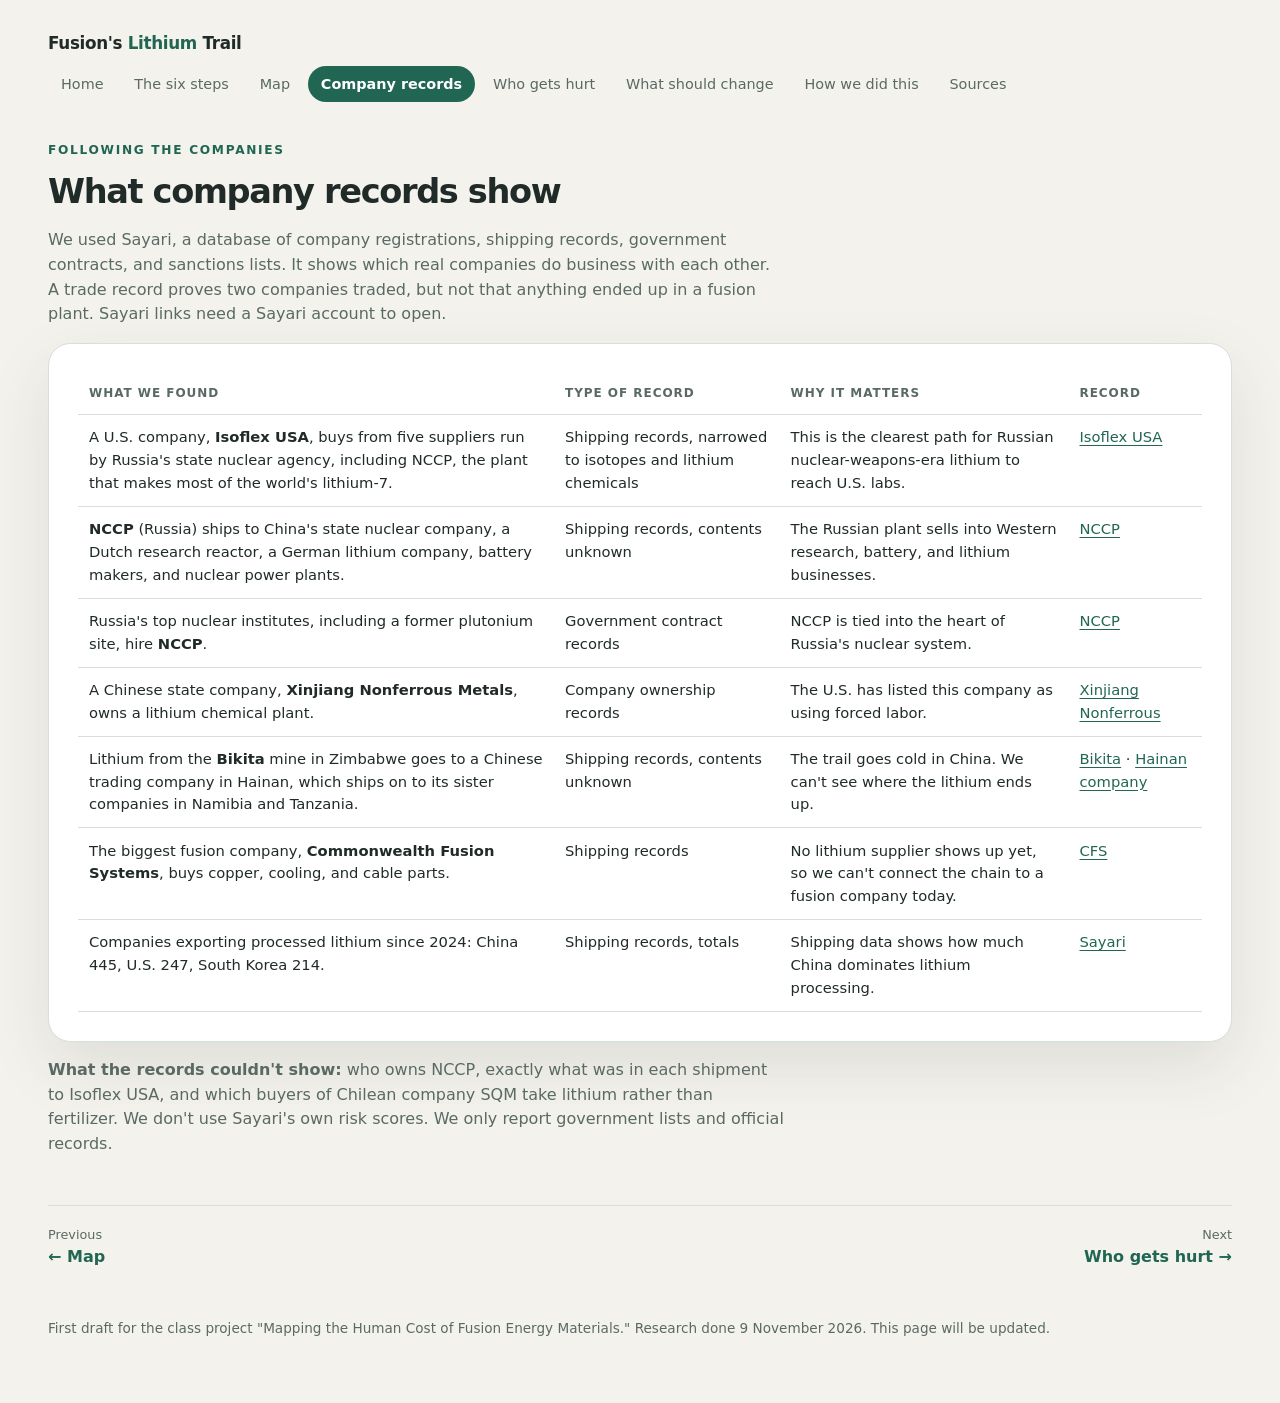
==== docs/companies.html @ 03c9fa65 "feat: split the site into one page per section Home, The six steps, Map, Company records, Who gets h" ====
<!doctype html>
<html lang="en">
<head>
<meta charset="UTF-8">
<meta name="viewport" content="width=device-width, initial-scale=1">
<meta name="description" content="What company and shipping records show about fusion's lithium supply chain.">
<meta name="theme-color" content="#f4f2ec">
<link rel="icon" href="data:,">
<title>Company Records</title>
<link rel="stylesheet" href="assets/site.css">
</head>
<body>
<main>
  <nav class="site-nav" aria-label="Site">
    <a class="brand" href="index.html">Fusion's <span>Lithium</span> Trail</a>
    <ul><li><a class="navlink" href="index.html">Home</a></li><li><a class="navlink" href="steps.html">The six steps</a></li><li><a class="navlink" href="globe.html">Map</a></li><li><a class="navlink" href="companies.html" aria-current="page">Company records</a></li><li><a class="navlink" href="harm.html">Who gets hurt</a></li><li><a class="navlink" href="solutions.html">What should change</a></li><li><a class="navlink" href="methodology.html">How we did this</a></li><li><a class="navlink" href="sources.html">Sources</a></li></ul>
  </nav>
  <section id="sayari" aria-labelledby="sayari-h">
    <span class="eyebrow">Following the companies</span>
    <h2 id="sayari-h">What company records show</h2>
    <p class="section-intro">We used Sayari, a database of company registrations, shipping records, government contracts, and sanctions lists. It shows which real companies do business with each other. A trade record proves two companies traded, but not that anything ended up in a fusion plant. Sayari links need a Sayari account to open.</p>
    <div class="shell table-scroll">
      <table>
        <thead><tr><th>What we found</th><th>Type of record</th><th>Why it matters</th><th>Record</th></tr></thead>
        <tbody>
          <tr><td>A U.S. company, <strong>Isoflex USA</strong>, buys from five suppliers run by Russia's state nuclear agency, including NCCP, the plant that makes most of the world's lithium-7.</td><td>Shipping records, narrowed to isotopes and lithium chemicals</td><td>This is the clearest path for Russian nuclear-weapons-era lithium to reach U.S. labs.</td><td><a href="https://graph.sayari.com/resource/entity/AEGsjKeoKLf8DAjnFUikgw" target="_blank" rel="noopener">Isoflex USA</a></td></tr>
          <tr><td><strong>NCCP</strong> (Russia) ships to China's state nuclear company, a Dutch research reactor, a German lithium company, battery makers, and nuclear power plants.</td><td>Shipping records, contents unknown</td><td>The Russian plant sells into Western research, battery, and lithium businesses.</td><td><a href="https://graph.sayari.com/resource/entity/uGeE9Bs2EvxWqf4mTsQFRQ" target="_blank" rel="noopener">NCCP</a></td></tr>
          <tr><td>Russia's top nuclear institutes, including a former plutonium site, hire <strong>NCCP</strong>.</td><td>Government contract records</td><td>NCCP is tied into the heart of Russia's nuclear system.</td><td><a href="https://graph.sayari.com/resource/entity/uGeE9Bs2EvxWqf4mTsQFRQ" target="_blank" rel="noopener">NCCP</a></td></tr>
          <tr><td>A Chinese state company, <strong>Xinjiang Nonferrous Metals</strong>, owns a lithium chemical plant.</td><td>Company ownership records</td><td>The U.S. has listed this company as using forced labor.</td><td><a href="https://graph.sayari.com/resource/entity/3CswEP9tXc2H8ReYWPr9cQ" target="_blank" rel="noopener">Xinjiang Nonferrous</a></td></tr>
          <tr><td>Lithium from the <strong>Bikita</strong> mine in Zimbabwe goes to a Chinese trading company in Hainan, which ships on to its sister companies in Namibia and Tanzania.</td><td>Shipping records, contents unknown</td><td>The trail goes cold in China. We can't see where the lithium ends up.</td><td><a href="https://graph.sayari.com/resource/entity/RwcU9n6KEGr1upZT1NyNEg" target="_blank" rel="noopener">Bikita</a> · <a href="https://graph.sayari.com/resource/entity/NU2nnTaUlY9iKHBogeoPtQ" target="_blank" rel="noopener">Hainan company</a></td></tr>
          <tr><td>The biggest fusion company, <strong>Commonwealth Fusion Systems</strong>, buys copper, cooling, and cable parts.</td><td>Shipping records</td><td>No lithium supplier shows up yet, so we can't connect the chain to a fusion company today.</td><td><a href="https://graph.sayari.com/resource/entity/pvo3Wv7gZb9K0hiji7-Nag" target="_blank" rel="noopener">CFS</a></td></tr>
          <tr><td>Companies exporting processed lithium since 2024: China 445, U.S. 247, South Korea 214.</td><td>Shipping records, totals</td><td>Shipping data shows how much China dominates lithium processing.</td><td><a href="https://graph.sayari.com" target="_blank" rel="noopener">Sayari</a></td></tr>
        </tbody>
      </table>
    </div>
    <p class="section-intro" style="margin-top:1rem"><strong>What the records couldn't show:</strong> who owns NCCP, exactly what was in each shipment to Isoflex USA, and which buyers of Chilean company SQM take lithium rather than fertilizer. We don't use Sayari's own risk scores. We only report government lists and official records.</p>
  </section>
  <nav class="pager" aria-label="Page by page"><a href="globe.html"><small>Previous</small>← Map</a><a class="next" href="harm.html"><small>Next</small>Who gets hurt →</a></nav>
  <footer>First draft for the class project "Mapping the Human Cost of Fusion Energy Materials." Research done 9 November 2026. This page will be updated.</footer>
</main>

</body>
</html>
---- docs/assets/site.css ----
:root {
    color-scheme: light;
    --page: #f4f2ec; --panel: #ffffff; --raised: #edf3ee; --line: #d6dfd9;
    --ink: #202b29; --muted: #596a64; --accent: #216653; --accent-ink: #ffffff;
    --extract: #a34f20; --refine: #7a4b9b; --enrich: #b23a3a; --fabricate: #1f6fa8; --deploy: #216653; --after: #6b6b6b;
    --sea: #cfe0e6; --land: #f7f8f4; --land-line: #9db4bb;
    --warn-bg: #fff1e7; --warn-ink: #8d481f;
    --radius: 1.1rem; --shadow: 0 1.5rem 4rem rgb(34 52 45 / 10%);
  }
  @media (prefers-color-scheme: dark) {
    :root:not([data-theme="light"]) {
      color-scheme: dark;
      --page: #141a19; --panel: #1c2422; --raised: #23302c; --line: #33433e;
      --ink: #e7eeeb; --muted: #a3b4ae; --accent: #6cc3a5; --accent-ink: #0e1614;
      --extract: #e08a5a; --refine: #b896d6; --enrich: #ec7c7c; --fabricate: #6eb2e6; --deploy: #6cc3a5; --after: #b0b0b0;
      --sea: #1d2c31; --land: #2a3532; --land-line: #46605a;
      --warn-bg: #3a2a1e; --warn-ink: #f0b48a;
    }
  }
  :root[data-theme="dark"] {
    color-scheme: dark;
    --page: #141a19; --panel: #1c2422; --raised: #23302c; --line: #33433e;
    --ink: #e7eeeb; --muted: #a3b4ae; --accent: #6cc3a5; --accent-ink: #0e1614;
    --extract: #e08a5a; --refine: #b896d6; --enrich: #ec7c7c; --fabricate: #6eb2e6; --deploy: #6cc3a5; --after: #b0b0b0;
    --sea: #1d2c31; --land: #2a3532; --land-line: #46605a;
    --warn-bg: #3a2a1e; --warn-ink: #f0b48a;
  }
  * { box-sizing: border-box; }
  html { scroll-behavior: smooth; }
  body { margin: 0; background: var(--page); color: var(--ink); font-family: ui-sans-serif, system-ui, -apple-system, BlinkMacSystemFont, "Segoe UI", sans-serif; line-height: 1.55; }
  a { color: var(--accent); text-underline-offset: 0.18em; }
  button { font: inherit; }
  button:focus-visible, a:focus-visible { outline: 3px solid #c06a35; outline-offset: 3px; }
  main { width: min(100% - 2rem, 74rem); margin: 0 auto; padding: 1.5rem 0 4rem; }
  h1, h2, h3, p { margin-top: 0; }
  .eyebrow { color: var(--accent); font-size: 0.76rem; font-weight: 800; letter-spacing: 0.14em; text-transform: uppercase; }
  .topline { display: flex; justify-content: space-between; gap: 1rem; flex-wrap: wrap; padding-bottom: 2rem; }
  .topline a { color: var(--muted); font-size: 0.9rem; }

  .hero { display: grid; grid-template-columns: minmax(0, 1.4fr) minmax(15rem, 0.6fr); gap: 2.5rem; align-items: end; padding-bottom: 3rem; }
  h1 { margin: 0.6rem 0 1rem; font-size: clamp(2.6rem, 7vw, 5.6rem); font-weight: 850; letter-spacing: -0.06em; line-height: 0.95; }
  h1 span { color: var(--accent); }
  .lede { color: var(--muted); font-size: clamp(1.05rem, 2vw, 1.22rem); max-width: 42rem; margin: 0; }
  .note { border: 1px solid var(--line); border-radius: var(--radius); background: var(--panel); padding: 1.2rem; }
  .note strong { display: block; color: var(--warn-ink); font-size: 0.8rem; letter-spacing: 0.1em; text-transform: uppercase; margin-bottom: 0.3rem; }
  .note p { margin: 0; color: var(--muted); font-size: 0.95rem; }

  section { margin-top: 3.5rem; }
  .glossary { margin-top: 0; border: 1px solid var(--line); border-radius: var(--radius); background: var(--panel); padding: 1.2rem 1.4rem; }
  .glossary h2 { font-size: 1.15rem; margin: 0 0 0.8rem; letter-spacing: -0.02em; }
  .glossary dl { display: grid; grid-template-columns: repeat(3, minmax(0, 1fr)); gap: 0.9rem 1.4rem; margin: 0; }
  .glossary dt { font-weight: 800; color: var(--accent); }
  .glossary dd { margin: 0.15rem 0 0; color: var(--muted); font-size: 0.92rem; }
  @media (max-width: 62rem) { .glossary dl { grid-template-columns: repeat(2, minmax(0, 1fr)); } }
  @media (max-width: 34rem) { .glossary dl { grid-template-columns: 1fr; } }
  h2 { font-size: clamp(1.5rem, 3vw, 2.1rem); letter-spacing: -0.04em; margin: 0.3rem 0 0.6rem; }
  .section-intro { color: var(--muted); max-width: 46rem; }

  .shell { border: 1px solid var(--line); border-radius: 1.4rem; background: var(--panel); padding: clamp(1rem, 3vw, 1.8rem); box-shadow: var(--shadow); }

  /* Systems map */
  .chain { display: grid; grid-template-columns: repeat(6, minmax(0, 1fr)); gap: 0.7rem; list-style: none; margin: 0; padding: 0; }
  .chain li { position: relative; min-width: 0; }
  .chain li:not(:last-child)::after { content: "→"; position: absolute; right: -0.7rem; top: 1.6rem; color: var(--muted); font-weight: 800; z-index: 1; }
  .stage { width: 100%; min-height: 9.5rem; display: flex; flex-direction: column; align-items: flex-start; gap: 0.35rem; text-align: left; border: 1px solid var(--line); border-radius: 0.9rem; background: var(--raised); color: var(--ink); padding: 0.85rem; cursor: pointer; transition: transform 150ms ease, border-color 150ms ease; }
  .stage:hover { transform: translateY(-2px); border-color: var(--c); }
  .stage[aria-pressed="true"] { border-color: var(--c); box-shadow: inset 0 0 0 2px var(--c); background: var(--panel); }
  .stage .num { display: inline-grid; place-items: center; width: 1.7rem; height: 1.7rem; border-radius: 50%; background: var(--c); color: #fff; font-weight: 800; font-size: 0.85rem; }
  .stage .name { font-weight: 800; font-size: 1.02rem; }
  .stage .what { color: var(--muted); font-size: 0.82rem; line-height: 1.35; }
  .stage .flag { margin-top: auto; font-size: 0.72rem; font-weight: 800; letter-spacing: 0.06em; text-transform: uppercase; color: var(--c); }

  .lenses { display: flex; flex-wrap: wrap; gap: 0.5rem; margin: 1.3rem 0 1rem; align-items: center; }
  .lenses span { color: var(--muted); font-size: 0.85rem; margin-right: 0.3rem; }
  .lens { border: 1px solid var(--line); border-radius: 999px; background: transparent; color: var(--muted); padding: 0.45rem 0.85rem; cursor: pointer; font-size: 0.88rem; }
  .lens[aria-pressed="true"] { background: var(--accent); border-color: var(--accent); color: var(--accent-ink); font-weight: 700; }

  .detail { display: grid; grid-template-columns: minmax(0, 1.3fr) minmax(0, 0.7fr); gap: 1.4rem; margin-top: 1.2rem; }
  .detail h3 { font-size: 1.3rem; margin-bottom: 0.3rem; }
  .detail .summary { color: var(--muted); }
  .facts { list-style: none; padding: 0; margin: 0; display: grid; gap: 0.6rem; }
  .facts li { border-left: 3px solid var(--line); padding: 0.15rem 0 0.15rem 0.8rem; }
  .facts li.is-risk { border-left-color: var(--warn-ink); }
  .facts li.is-dim { opacity: 0.35; }
  .facts .tags { display: flex; flex-wrap: wrap; gap: 0.3rem; margin-top: 0.25rem; }
  .tag { font-size: 0.7rem; font-weight: 700; border-radius: 999px; padding: 0.1rem 0.5rem; background: var(--raised); color: var(--muted); }
  .tag.kind { background: var(--warn-bg); color: var(--warn-ink); }
  .src { font-size: 0.8rem; color: var(--muted); }
  .via { display: inline-block; font-size: 0.68rem; font-weight: 700; border: 1px solid var(--line); border-radius: 999px; padding: 0 0.4rem; color: var(--muted); }
  .unknown { align-self: start; background: var(--warn-bg); border-radius: 0.9rem; padding: 1rem; }
  .unknown h4 { margin: 0 0 0.4rem; color: var(--warn-ink); font-size: 0.8rem; letter-spacing: 0.1em; text-transform: uppercase; }
  .unknown ul { margin: 0; padding-left: 1.1rem; color: var(--ink); font-size: 0.92rem; }

  /* Globe */
  .globe-wrap { display: grid; grid-template-columns: minmax(0, 1.25fr) minmax(0, 0.75fr); gap: 1.4rem; align-items: start; }
  #globe { width: 100%; aspect-ratio: 1; max-height: 38rem; display: block; touch-action: none; cursor: grab; }
  #globe:active { cursor: grabbing; }
  #globe .sphere { fill: var(--sea); }
  #globe .land { fill: var(--land); stroke: var(--land-line); stroke-width: 0.5; }
  #globe .grat { fill: none; stroke: var(--land-line); stroke-opacity: 0.25; stroke-width: 0.4; }
  #globe .flow { fill: none; stroke-width: 2; stroke-opacity: 0.9; }
  #globe .flow.sayari { stroke-dasharray: 5 4; }
  #globe .site { cursor: pointer; stroke: #ffffff; stroke-width: 2; filter: drop-shadow(0 0 3px rgb(255 255 255 / 55%)) saturate(1.35) brightness(1.15); }
  #globe .site.is-dim { opacity: 0.5; }
  #globe .site.is-active { stroke: var(--ink); stroke-width: 3; }
  #globe .label { font-size: 11px; fill: var(--ink); paint-order: stroke; stroke: var(--page); stroke-width: 3px; pointer-events: none; }
  .globe-tools { display: flex; flex-wrap: wrap; gap: 0.5rem; margin-top: 0.6rem; }
  .globe-tools button { border: 1px solid var(--line); background: var(--raised); color: var(--ink); border-radius: 999px; padding: 0.35rem 0.8rem; cursor: pointer; font-size: 0.85rem; }
  .legend { display: grid; gap: 0.35rem; font-size: 0.85rem; color: var(--muted); margin-top: 1rem; }
  .legend i { display: inline-block; width: 0.8rem; height: 0.8rem; border-radius: 50%; margin-right: 0.4rem; vertical-align: -0.1rem; }
  .legend .ln { display: inline-block; width: 1.8rem; margin-right: 0.4rem; border-top: 2px solid var(--muted); vertical-align: 0.25rem; }
  .legend .ln.dash { border-top-style: dashed; }
  #site-card { border: 1px solid var(--line); border-radius: var(--radius); padding: 1.1rem; background: var(--raised); min-height: 12rem; }
  #site-card h3 { margin-bottom: 0.2rem; }
  #site-card .where { color: var(--muted); font-size: 0.88rem; margin-bottom: 0.6rem; }
  .map-error { color: var(--warn-ink); }

  /* Risk table */
  .table-scroll { overflow-x: auto; }
  table { width: 100%; border-collapse: collapse; font-size: 0.92rem; min-width: 40rem; }
  th, td { text-align: left; padding: 0.7rem; border-bottom: 1px solid var(--line); vertical-align: top; }
  th { font-size: 0.75rem; letter-spacing: 0.08em; text-transform: uppercase; color: var(--muted); }
  .lvl { font-weight: 700; white-space: nowrap; }
  .lvl.gov { color: var(--enrich); }
  .lvl.ngo { color: var(--extract); }
  .lvl.struct { color: var(--refine); }

  /* Brief */
  .brief { max-width: 48rem; }
  .brief h3 { margin-top: 1.8rem; font-size: 1.15rem; }
  .brief .ask { border-left: 4px solid var(--accent); padding: 0.4rem 0 0.4rem 1rem; margin: 1rem 0; font-size: 1.08rem; }
  .rec { border: 1px solid var(--line); border-radius: var(--radius); padding: 1rem 1.1rem; margin-bottom: 0.8rem; background: var(--panel); }
  .rec h4 { margin: 0 0 0.3rem; font-size: 1rem; }
  .rec p { margin: 0 0 0.4rem; }
  .rec .who { font-size: 0.85rem; color: var(--muted); margin: 0; }
  .passport { display: grid; grid-template-columns: repeat(5, minmax(0, 1fr)); gap: 0.5rem; margin: 1rem 0; }
  .passport div { border: 1px solid var(--line); border-radius: 0.7rem; padding: 0.6rem; font-size: 0.82rem; background: var(--raised); }
  .passport b { display: block; font-size: 0.86rem; }

  .method { columns: 2 22rem; column-gap: 2rem; }
  .method p, .method ul { break-inside: avoid; }
  ol.sources { font-size: 0.85rem; color: var(--muted); padding-left: 1.3rem; }
  ol.sources li { margin-bottom: 0.3rem; }
  footer { margin-top: 3rem; color: var(--muted); font-size: 0.85rem; }

  @media (max-width: 62rem) {
    .chain { grid-template-columns: repeat(3, minmax(0, 1fr)); }
    .chain li:nth-child(3)::after { display: none; }
    .detail, .globe-wrap, .hero { grid-template-columns: 1fr; }
    .passport { grid-template-columns: repeat(2, minmax(0, 1fr)); }
  }
  @media (max-width: 34rem) {
    .chain { grid-template-columns: repeat(2, minmax(0, 1fr)); }
    .chain li::after { display: none; }
    .stage { min-height: 8rem; }
  }
  @media (prefers-reduced-motion: reduce) { * { transition: none !important; } html { scroll-behavior: auto; } }

  .site-nav + section, .site-nav + header { margin-top: 0; }
  .site-nav { display: flex; flex-wrap: wrap; align-items: center; justify-content: space-between; gap: 0.6rem 1.2rem; padding: 0.4rem 0 2.2rem; }
  .brand { font-weight: 850; letter-spacing: -0.02em; color: var(--ink); text-decoration: none; font-size: 1.05rem; }
  .brand span { color: var(--accent); }
  .site-nav ul { list-style: none; display: flex; flex-wrap: wrap; gap: 0.3rem; margin: 0; padding: 0; }
  .site-nav a.navlink { display: inline-block; padding: 0.35rem 0.75rem; border-radius: 999px; text-decoration: none; color: var(--muted); font-size: 0.9rem; border: 1px solid transparent; }
  .site-nav a.navlink:hover { border-color: var(--line); color: var(--ink); }
  .site-nav a.navlink[aria-current="page"] { background: var(--accent); color: var(--accent-ink, var(--page)); font-weight: 700; }
  .pager { display: flex; justify-content: space-between; flex-wrap: wrap; gap: 1rem; margin-top: 3rem; padding-top: 1.2rem; border-top: 1px solid var(--line); }
  .pager a { text-decoration: none; font-weight: 700; }
  .pager small { display: block; color: var(--muted); font-weight: 400; font-size: 0.8rem; }
  .pager .next { margin-left: auto; text-align: right; }

  .cards { display: grid; grid-template-columns: repeat(3, minmax(0, 1fr)); gap: 0.9rem; list-style: none; margin: 0; padding: 0; }
  .cards a { display: block; height: 100%; border: 1px solid var(--line); border-radius: var(--radius); background: var(--panel); padding: 1.1rem; text-decoration: none; color: var(--ink); transition: transform 150ms ease, border-color 150ms ease; }
  .cards a:hover { transform: translateY(-2px); border-color: var(--accent); }
  .cards b { display: block; font-size: 1.05rem; margin-bottom: 0.25rem; }
  .cards span { color: var(--muted); font-size: 0.92rem; }
  .findings { display: grid; gap: 0.7rem; padding: 0; list-style: none; counter-reset: f; }
  .findings li { counter-increment: f; position: relative; padding: 0.9rem 1rem 0.9rem 3.2rem; background: var(--panel); border: 1px solid var(--line); border-radius: var(--radius); }
  .findings li::before { content: counter(f); position: absolute; left: 1rem; top: 0.9rem; width: 1.6rem; height: 1.6rem; border-radius: 50%; background: var(--accent); color: var(--accent-ink); font-weight: 800; font-size: 0.85rem; display: grid; place-items: center; }
  .step-chips { display: flex; flex-wrap: wrap; gap: 0.4rem; margin-bottom: 1rem; align-items: center; }
  .step-chips span { color: var(--muted); font-size: 0.85rem; margin-right: 0.2rem; }
  .step-chips button { border: 1px solid var(--line); background: transparent; color: var(--muted); border-radius: 999px; padding: 0.35rem 0.8rem; cursor: pointer; font-size: 0.85rem; }
  .step-chips button[aria-pressed="true"] { background: var(--c); border-color: var(--c); color: #fff; font-weight: 700; }
  .to-map { display: inline-block; margin-top: 1rem; font-weight: 700; }
  @media (max-width: 62rem) { .cards { grid-template-columns: repeat(2, minmax(0, 1fr)); } }
  @media (max-width: 34rem) { .cards { grid-template-columns: 1fr; } }
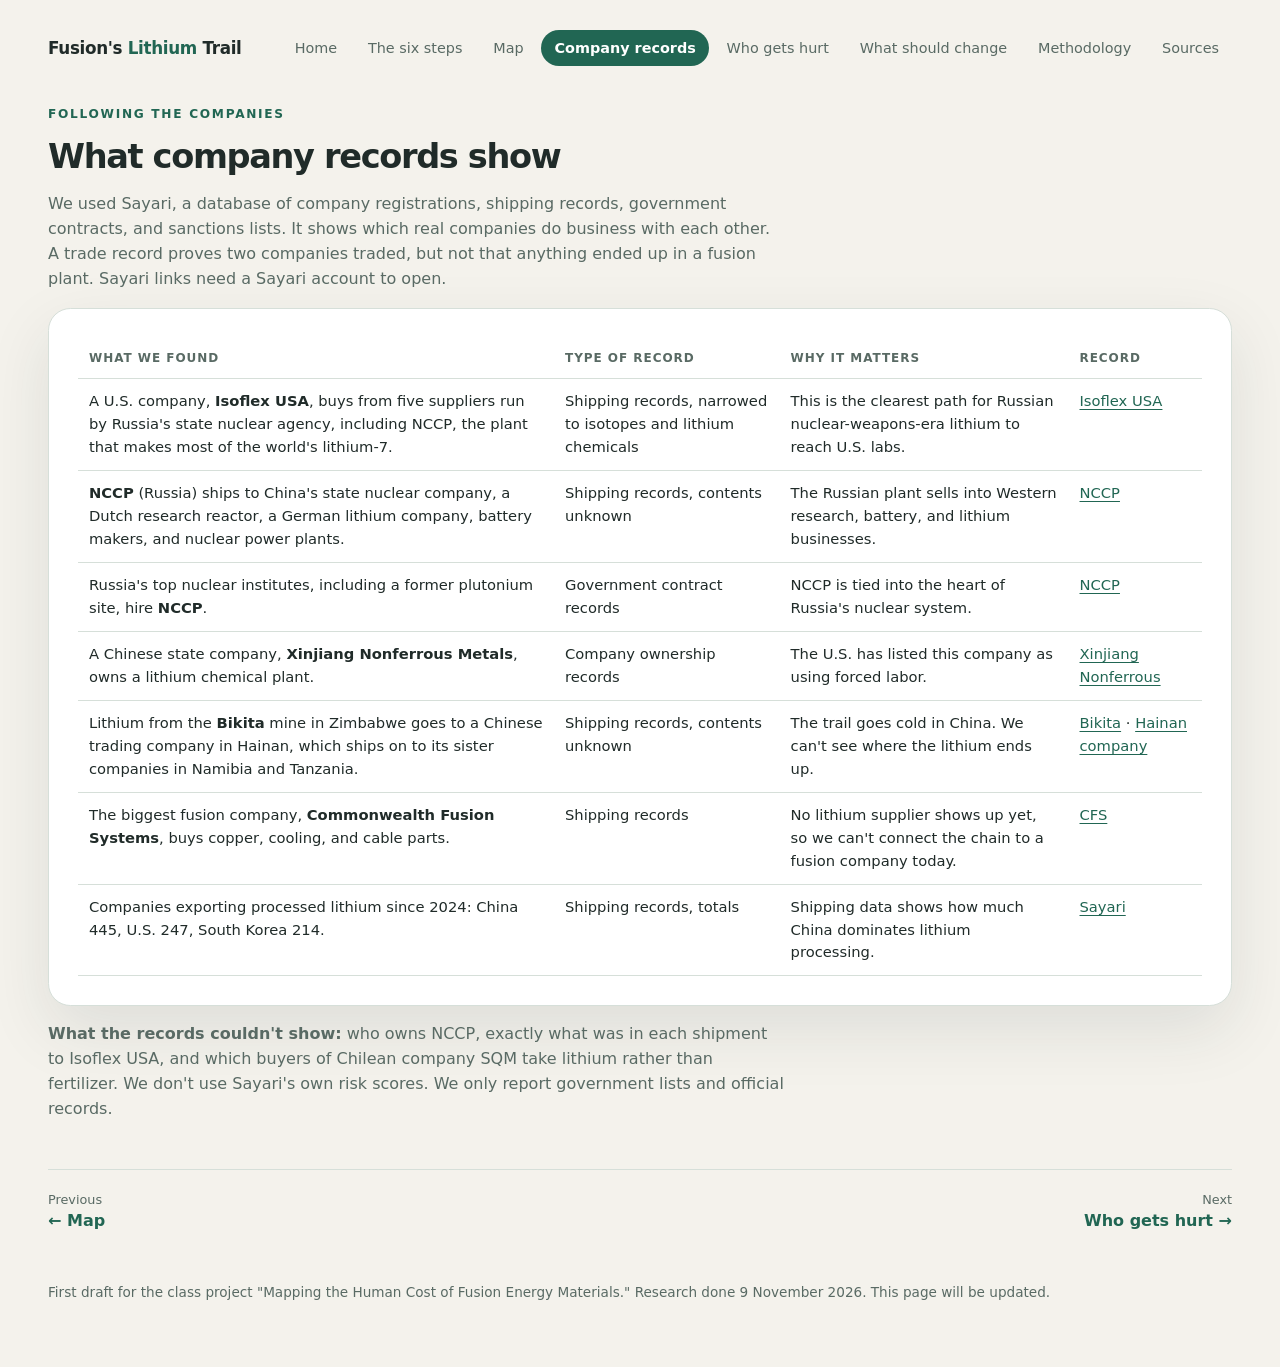
==== commit 35b8299f: "docs: label the methodology page "Methodology" everywhere Co-Authored-By: Claude Opus 5.5 <noreply@a" ====
--- a/docs/companies.html
+++ b/docs/companies.html
@@ -13,7 +13,7 @@
 <main>
   <nav class="site-nav" aria-label="Site">
     <a class="brand" href="index.html">Fusion's <span>Lithium</span> Trail</a>
-    <ul><li><a class="navlink" href="index.html">Home</a></li><li><a class="navlink" href="steps.html">The six steps</a></li><li><a class="navlink" href="globe.html">Map</a></li><li><a class="navlink" href="companies.html" aria-current="page">Company records</a></li><li><a class="navlink" href="harm.html">Who gets hurt</a></li><li><a class="navlink" href="solutions.html">What should change</a></li><li><a class="navlink" href="methodology.html">How we did this</a></li><li><a class="navlink" href="sources.html">Sources</a></li></ul>
+    <ul><li><a class="navlink" href="index.html">Home</a></li><li><a class="navlink" href="steps.html">The six steps</a></li><li><a class="navlink" href="globe.html">Map</a></li><li><a class="navlink" href="companies.html" aria-current="page">Company records</a></li><li><a class="navlink" href="harm.html">Who gets hurt</a></li><li><a class="navlink" href="solutions.html">What should change</a></li><li><a class="navlink" href="methodology.html">Methodology</a></li><li><a class="navlink" href="sources.html">Sources</a></li></ul>
   </nav>
   <section id="sayari" aria-labelledby="sayari-h">
     <span class="eyebrow">Following the companies</span>
--- a/docs/assets/site.css
+++ b/docs/assets/site.css
@@ -184,3 +184,58 @@
   .to-map { display: inline-block; margin-top: 1rem; font-weight: 700; }
   @media (max-width: 62rem) { .cards { grid-template-columns: repeat(2, minmax(0, 1fr)); } }
   @media (max-width: 34rem) { .cards { grid-template-columns: 1fr; } }
+
+  /* Map page: flat map or globe, one step at a time */
+  .map-controls { display: flex; flex-wrap: wrap; justify-content: space-between; align-items: center; gap: 0.8rem; margin-bottom: 1rem; }
+  .map-controls .step-chips { margin: 0; }
+  .view-toggle { display: inline-flex; border: 1px solid var(--line); border-radius: 999px; padding: 3px; background: var(--panel); }
+  .view-toggle button { border: 0; background: transparent; color: var(--muted); padding: 0.35rem 0.95rem; border-radius: 999px; cursor: pointer; font-size: 0.88rem; }
+  .view-toggle button[aria-pressed="true"] { background: var(--accent); color: var(--accent-ink); font-weight: 700; }
+  .map-layout { display: grid; grid-template-columns: minmax(0, 1.65fr) minmax(16rem, 0.8fr); gap: 1.4rem; align-items: start; }
+  .caption { border-left: 4px solid var(--c, var(--accent)); padding: 0.15rem 0 0.15rem 1rem; }
+  .caption h3 { margin: 0.2rem 0 0.3rem; font-size: 1.15rem; }
+  .caption p { margin: 0; }
+  .tour { display: flex; align-items: center; flex-wrap: wrap; gap: 0.5rem; margin: 0.8rem 0 0.6rem; }
+  .tour button, .map-tools button { border: 1px solid var(--line); background: var(--raised); color: var(--ink); border-radius: 999px; padding: 0.35rem 0.85rem; cursor: pointer; font-size: 0.88rem; }
+  .tour button:hover:not(:disabled), .map-tools button:hover { border-color: var(--accent); }
+  .tour button:disabled { opacity: 0.4; cursor: default; }
+  .tour #tour-start { background: var(--accent); border-color: var(--accent); color: var(--accent-ink); font-weight: 700; margin-right: 0.4rem; }
+  .tour .count { color: var(--muted); font-size: 0.85rem; min-width: 5.5rem; text-align: center; }
+  #map { width: 100%; height: auto; display: block; touch-action: pan-y; user-select: none; background: var(--sea); border-radius: 0.8rem; }
+  #map.is-globe { background: transparent; }
+  #map.is-globe { cursor: grab; touch-action: none; }
+  #map.is-globe:active { cursor: grabbing; }
+  #map .sphere { fill: var(--sea); }
+  #map .land { fill: var(--land); stroke: var(--land-line); stroke-width: 0.6; }
+  #map .grat { fill: none; stroke: var(--land-line); stroke-opacity: 0.22; stroke-width: 0.4; }
+  #map .flow { fill: none; stroke-width: 2.4; stroke-linecap: round; }
+  #map .flow.sayari { stroke-dasharray: 6 5; }
+  #map .leader { stroke: var(--muted); stroke-width: 1.2; }
+  #map .true-spot { fill: var(--muted); }
+  #map g.site { cursor: pointer; outline: none; }
+  #map g.site circle { stroke-width: 2.2; filter: drop-shadow(0 1px 2px rgb(0 0 0 / 35%)); }
+  #map g.site text { font-size: 11px; font-weight: 800; text-anchor: middle; dominant-baseline: central; pointer-events: none; paint-order: stroke; stroke: rgb(0 0 0 / 30%); stroke-width: 2px; }
+  #map g.site.is-linked circle { fill: var(--panel); stroke-width: 2.6; }
+  #map g.site.is-linked text { stroke: none; }
+  #map g.site.is-region circle { fill-opacity: 0.75; }
+  #map g.site.is-active circle { stroke: var(--ink); stroke-width: 3.5; }
+  #map g.site:focus-visible circle { stroke: #c06a35; stroke-width: 4; }
+  #map .label { font-size: 12px; font-weight: 650; fill: var(--ink); paint-order: stroke; stroke: var(--sea); stroke-width: 4px; stroke-linejoin: round; pointer-events: none; }
+  #map .label.is-linked { fill: var(--muted); font-weight: 500; }
+  .map-tools { display: flex; flex-wrap: wrap; align-items: center; gap: 0.5rem; margin-top: 0.6rem; min-height: 2rem; }
+  .map-tools .hint { color: var(--muted); font-size: 0.85rem; }
+  .legend2 { display: flex; flex-wrap: wrap; gap: 0.5rem 1.2rem; margin-top: 0.9rem; font-size: 0.84rem; color: var(--muted); }
+  .legend2 span { display: inline-flex; align-items: center; gap: 0.4rem; }
+  .places h3 { font-size: 1rem; margin: 0 0 0.6rem; }
+  .place-list { list-style: none; margin: 0 0 1rem; padding: 0; display: grid; gap: 0.35rem; max-height: 30rem; overflow: auto; }
+  .place-list button { width: 100%; display: flex; gap: 0.6rem; align-items: center; text-align: left; border: 1px solid var(--line); background: var(--raised); color: var(--ink); border-radius: 0.7rem; padding: 0.45rem 0.6rem; cursor: pointer; font: inherit; }
+  .place-list button:hover { border-color: var(--accent); }
+  .place-list button[aria-pressed="true"] { border-color: var(--ink); box-shadow: inset 0 0 0 1px var(--ink); background: var(--panel); }
+  .place-list b { display: block; font-size: 0.92rem; }
+  .place-list small { color: var(--muted); font-size: 0.8rem; }
+  .badge { flex: none; display: grid; place-items: center; width: 1.6rem; height: 1.6rem; border-radius: 50%; background: var(--c); color: #fff; font-weight: 800; font-size: 0.8rem; text-shadow: 0 0 2px rgb(0 0 0 / 45%); }
+  .place-list .is-linked .badge { background: var(--panel); color: var(--c); box-shadow: inset 0 0 0 2px var(--c); text-shadow: none; }
+  .place-list .sub { color: var(--muted); font-size: 0.75rem; font-weight: 800; letter-spacing: 0.06em; text-transform: uppercase; margin-top: 0.5rem; }
+  .place-list .empty { color: var(--muted); font-size: 0.9rem; }
+  .step-chips button[data-stage="all"][aria-pressed="true"] { color: var(--accent-ink); }
+  @media (max-width: 62rem) { .map-layout { grid-template-columns: 1fr; } .place-list { max-height: none; } }
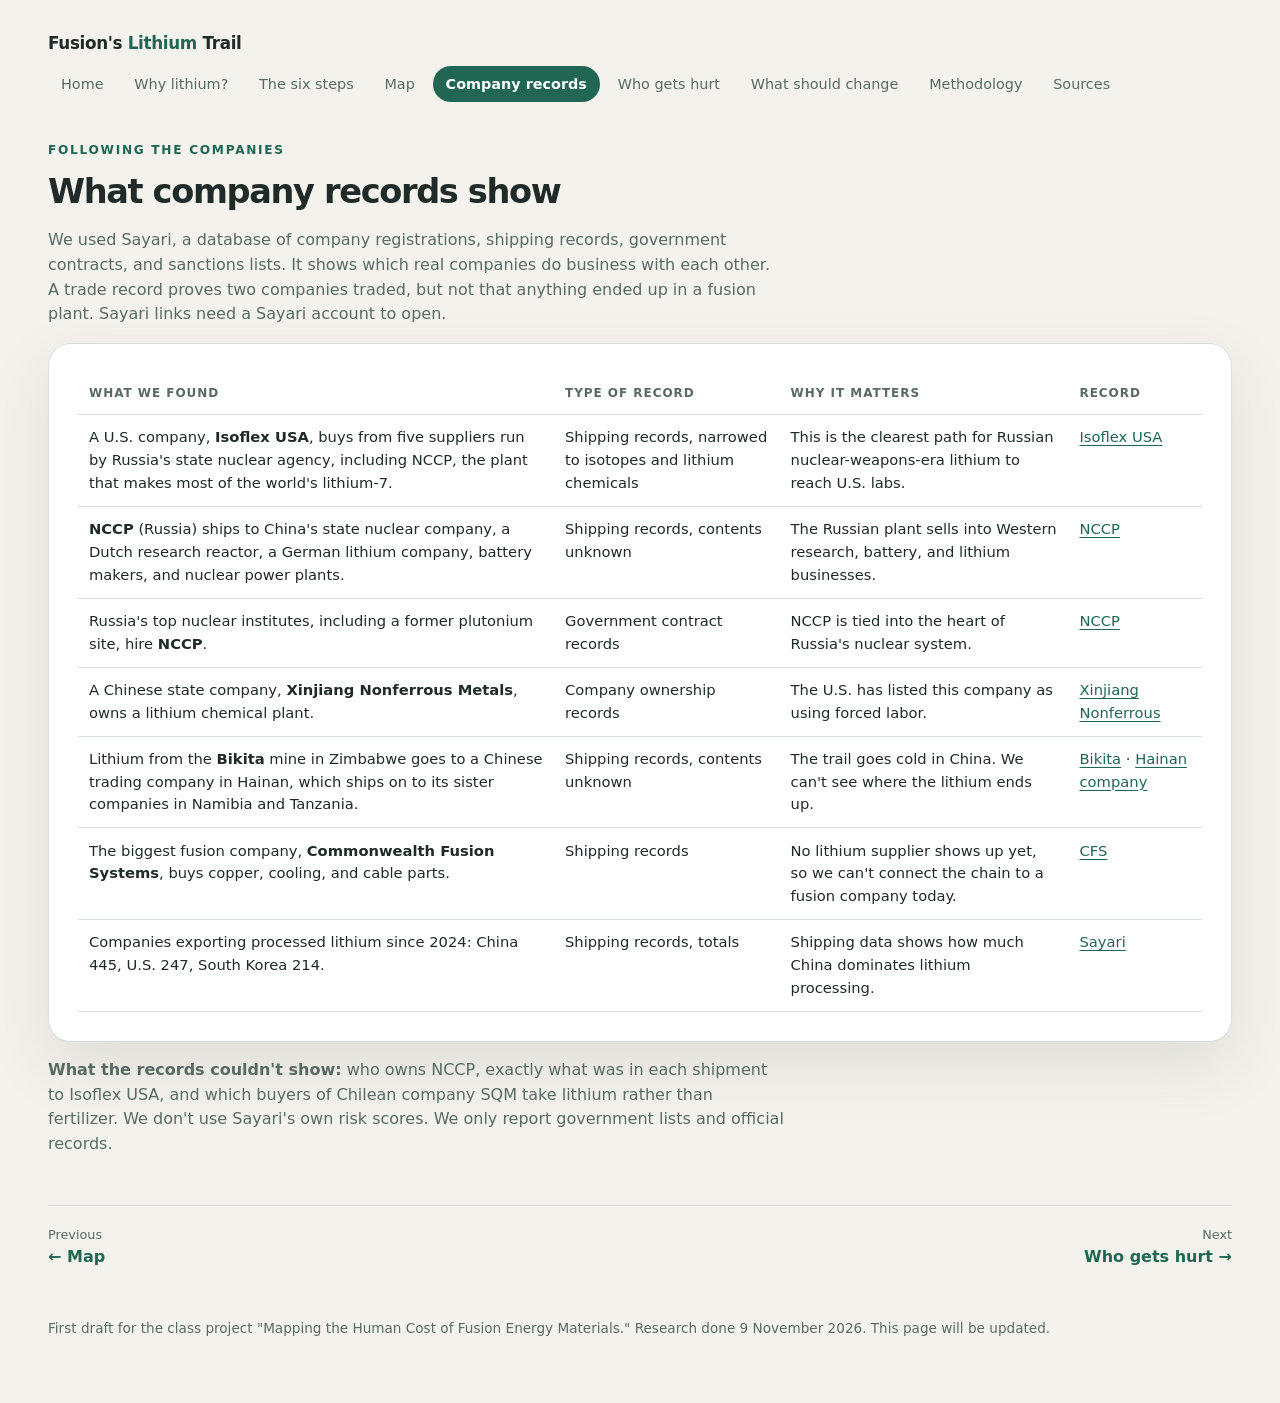
==== commit 988c822e: "feat: add "Why lithium?" page on extraction and lithium-6 New plain-language page between Home and T" ====
--- a/docs/companies.html
+++ b/docs/companies.html
@@ -13,7 +13,7 @@
 <main>
   <nav class="site-nav" aria-label="Site">
     <a class="brand" href="index.html">Fusion's <span>Lithium</span> Trail</a>
-    <ul><li><a class="navlink" href="index.html">Home</a></li><li><a class="navlink" href="steps.html">The six steps</a></li><li><a class="navlink" href="globe.html">Map</a></li><li><a class="navlink" href="companies.html" aria-current="page">Company records</a></li><li><a class="navlink" href="harm.html">Who gets hurt</a></li><li><a class="navlink" href="solutions.html">What should change</a></li><li><a class="navlink" href="methodology.html">Methodology</a></li><li><a class="navlink" href="sources.html">Sources</a></li></ul>
+    <ul><li><a class="navlink" href="index.html">Home</a></li><li><a class="navlink" href="lithium.html">Why lithium?</a></li><li><a class="navlink" href="steps.html">The six steps</a></li><li><a class="navlink" href="globe.html">Map</a></li><li><a class="navlink" href="companies.html" aria-current="page">Company records</a></li><li><a class="navlink" href="harm.html">Who gets hurt</a></li><li><a class="navlink" href="solutions.html">What should change</a></li><li><a class="navlink" href="methodology.html">Methodology</a></li><li><a class="navlink" href="sources.html">Sources</a></li></ul>
   </nav>
   <section id="sayari" aria-labelledby="sayari-h">
     <span class="eyebrow">Following the companies</span>
--- a/docs/assets/site.css
+++ b/docs/assets/site.css
@@ -239,3 +239,52 @@
   .place-list .empty { color: var(--muted); font-size: 0.9rem; }
   .step-chips button[data-stage="all"][aria-pressed="true"] { color: var(--accent-ink); }
   @media (max-width: 62rem) { .map-layout { grid-template-columns: 1fr; } .place-list { max-height: none; } }
+
+  /* "Why lithium?" page */
+  .page-head { margin-bottom: 1.5rem; }
+  .page-title { font-size: clamp(2rem, 5vw, 3.4rem); letter-spacing: -0.045em; line-height: 1.02; margin: 0.4rem 0 0.8rem; max-width: 22ch; }
+  .journey { display: flex; flex-wrap: wrap; align-items: center; gap: 0.4rem; margin: 0 0 1rem; }
+  .journey a { display: inline-flex; align-items: center; gap: 0.45rem; border: 1px solid var(--line); background: var(--panel); border-radius: 999px; padding: 0.35rem 0.85rem 0.35rem 0.4rem; text-decoration: none; color: var(--ink); font-size: 0.9rem; }
+  .journey a:hover { border-color: var(--accent); }
+  .journey b { display: grid; place-items: center; width: 1.5rem; height: 1.5rem; border-radius: 50%; background: var(--accent); color: var(--accent-ink); font-size: 0.78rem; }
+  .journey span { color: var(--muted); }
+  .two-col { display: grid; grid-template-columns: minmax(0, 1.3fr) minmax(0, 0.9fr); gap: 2rem; align-items: start; }
+  .two-col p, .two-col li { max-width: 40rem; }
+  .diagram { margin: 0; border: 1px solid var(--line); border-radius: var(--radius); background: var(--panel); padding: 1rem; }
+  .diagram svg { width: 100%; height: auto; display: block; }
+  .diagram figcaption { color: var(--muted); font-size: 0.88rem; margin-top: 0.6rem; }
+  .dg-neutron { fill: var(--muted); } .dg-li { fill: var(--enrich); } .dg-tri { fill: var(--deploy); } .dg-he { fill: var(--refine); }
+  .dg-t { fill: #fff; font-weight: 800; font-size: 13px; text-anchor: middle; } .dg-t.big { font-size: 15px; }
+  .dg-l { fill: var(--muted); font-size: 11.5px; text-anchor: middle; } .dg-l.end { text-anchor: end; } .dg-l.start { text-anchor: start; } .dg-l.strong { fill: var(--ink); font-weight: 700; }
+  .dg-arrow { stroke: var(--muted); stroke-width: 2; fill: none; } .dg-head { fill: var(--muted); }
+  .dg-col { fill: var(--raised); stroke: var(--line); stroke-width: 2; }
+  .dg-hg { stroke: var(--enrich); stroke-width: 6; stroke-linecap: round; } .dg-head-hg { fill: var(--enrich); }
+  .dg-water { stroke: var(--fabricate); stroke-width: 6; stroke-linecap: round; } .dg-head-w { fill: var(--fabricate); }
+  .atoms { display: grid; grid-template-columns: repeat(10, 1fr); gap: 0.45rem; max-width: 18rem; margin: 0.3rem auto; }
+  .atoms span { aspect-ratio: 1; border-radius: 50%; background: var(--line); }
+  .atoms span.li6 { background: var(--enrich); box-shadow: 0 0 0 3px color-mix(in srgb, var(--enrich) 35%, transparent); }
+  .cite { font-size: 0.8rem; color: var(--muted); white-space: normal; }
+  .ways { display: grid; grid-template-columns: repeat(3, minmax(0, 1fr)); gap: 1rem; }
+  .way { border: 1px solid var(--line); border-radius: var(--radius); background: var(--panel); padding: 1.1rem; display: flex; flex-direction: column; }
+  .way.is-new { border-style: dashed; }
+  .way h3 { margin: 0.4rem 0 0.5rem; font-size: 1.08rem; }
+  .way ol { margin: 0 0 0.8rem; padding-left: 1.2rem; display: grid; gap: 0.45rem; font-size: 0.94rem; }
+  .way-tag { align-self: flex-start; font-size: 0.72rem; font-weight: 800; letter-spacing: 0.06em; text-transform: uppercase; color: var(--extract); }
+  .why-care { margin: auto 0 0; padding-top: 0.7rem; border-top: 1px solid var(--line); font-size: 0.9rem; color: var(--muted); }
+  .chain-line { list-style: none; padding: 0; margin: 0 0 1.5rem; display: grid; gap: 0.8rem; }
+  .chain-line li { display: grid; grid-template-columns: 2.4rem minmax(0, 1fr); gap: 0.9rem; align-items: start; border: 1px solid var(--line); border-radius: var(--radius); background: var(--panel); padding: 1rem; }
+  .chain-line h3 { margin: 0.1rem 0 0.3rem; font-size: 1.05rem; }
+  .chain-line p { margin: 0; }
+  .cl-num { display: grid; place-items: center; width: 2.4rem; height: 2.4rem; border-radius: 50%; background: var(--enrich); color: #fff; font-weight: 800; }
+  .sub-h { margin: 1.8rem 0 0.8rem; font-size: 1.2rem; }
+  .plain-steps { padding-left: 1.2rem; display: grid; gap: 0.4rem; }
+  .new-ways { display: grid; grid-template-columns: repeat(3, minmax(0, 1fr)); gap: 0.9rem; }
+  .new-ways > div { border: 1px dashed var(--line); border-radius: var(--radius); padding: 1rem; background: var(--panel); }
+  .new-ways p { margin: 0.35rem 0 0; font-size: 0.93rem; }
+  .note-line { color: var(--muted); font-size: 0.92rem; margin-top: 1rem; }
+  .mathbox { border: 1px solid var(--line); border-radius: var(--radius); background: var(--panel); padding: 1.2rem 1.4rem; display: grid; gap: 0.5rem; max-width: 46rem; }
+  .math-row { display: grid; grid-template-columns: 10rem minmax(0, 1fr); gap: 1rem; align-items: baseline; }
+  .math-n { font-size: 1.45rem; font-weight: 850; letter-spacing: -0.03em; color: var(--accent); }
+  .math-op { color: var(--muted); font-size: 0.88rem; padding-left: 0.2rem; border-left: 3px solid var(--line); margin-left: 0.4rem; padding: 0.1rem 0 0.1rem 0.8rem; }
+  @media (max-width: 62rem) { .two-col { grid-template-columns: 1fr; } .ways, .new-ways { grid-template-columns: 1fr; } }
+  @media (max-width: 34rem) { .math-row { grid-template-columns: 1fr; gap: 0.1rem; } }
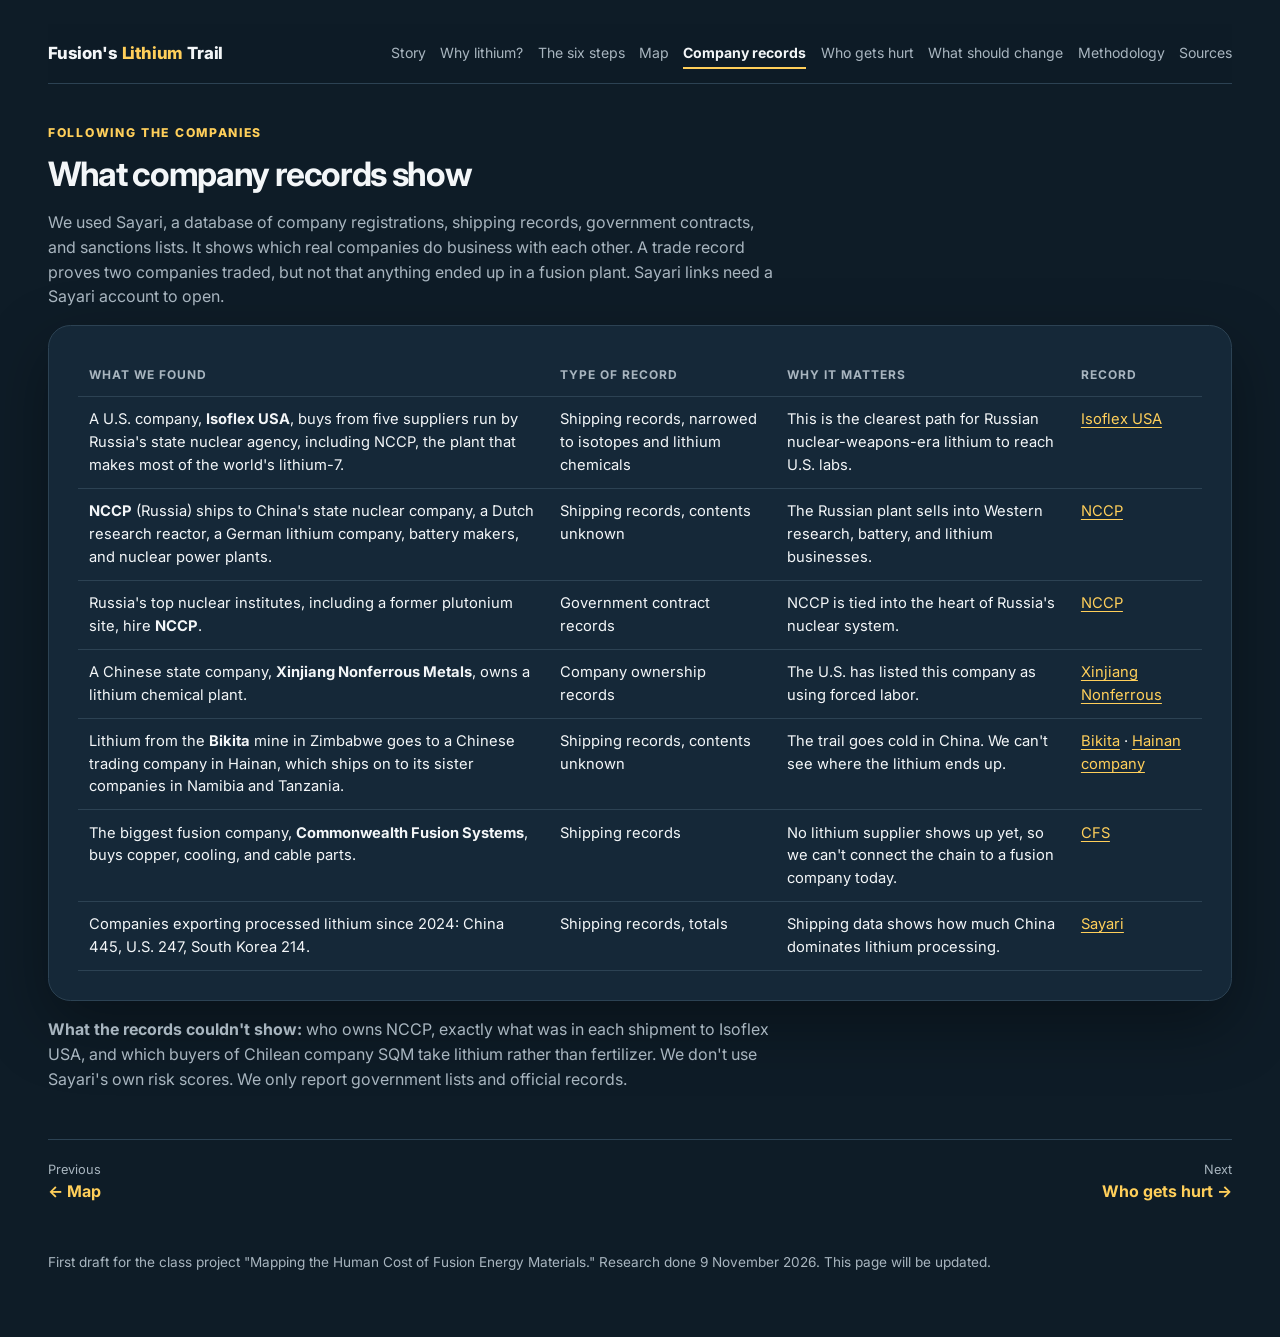
==== commit f2e834a1: "design: make the map story the home page and restyle the site The home page is now a scrolling map s" ====
--- a/docs/companies.html
+++ b/docs/companies.html
@@ -4,8 +4,10 @@
 <meta charset="UTF-8">
 <meta name="viewport" content="width=device-width, initial-scale=1">
 <meta name="description" content="What company and shipping records show about fusion's lithium supply chain.">
-<meta name="theme-color" content="#f4f2ec">
+<meta name="theme-color" content="#0e1c27">
 <link rel="icon" href="data:,">
+<link rel="preconnect" href="https://fonts.googleapis.com">
+<link href="https://fonts.googleapis.com/css2?family=Inter:wght@400;500;600;700;800&display=swap" rel="stylesheet">
 <title>Company Records</title>
 <link rel="stylesheet" href="assets/site.css">
 </head>
@@ -13,7 +15,7 @@
 <main>
   <nav class="site-nav" aria-label="Site">
     <a class="brand" href="index.html">Fusion's <span>Lithium</span> Trail</a>
-    <ul><li><a class="navlink" href="index.html">Home</a></li><li><a class="navlink" href="lithium.html">Why lithium?</a></li><li><a class="navlink" href="steps.html">The six steps</a></li><li><a class="navlink" href="globe.html">Map</a></li><li><a class="navlink" href="companies.html" aria-current="page">Company records</a></li><li><a class="navlink" href="harm.html">Who gets hurt</a></li><li><a class="navlink" href="solutions.html">What should change</a></li><li><a class="navlink" href="methodology.html">Methodology</a></li><li><a class="navlink" href="sources.html">Sources</a></li></ul>
+    <ul><li><a class="navlink" href="index.html">Story</a></li><li><a class="navlink" href="lithium.html">Why lithium?</a></li><li><a class="navlink" href="steps.html">The six steps</a></li><li><a class="navlink" href="globe.html">Map</a></li><li><a class="navlink" href="companies.html" aria-current="page">Company records</a></li><li><a class="navlink" href="harm.html">Who gets hurt</a></li><li><a class="navlink" href="solutions.html">What should change</a></li><li><a class="navlink" href="methodology.html">Methodology</a></li><li><a class="navlink" href="sources.html">Sources</a></li></ul>
   </nav>
   <section id="sayari" aria-labelledby="sayari-h">
     <span class="eyebrow">Following the companies</span>
--- a/docs/assets/site.css
+++ b/docs/assets/site.css
@@ -1,29 +1,12 @@
   :root {
-    color-scheme: light;
-    --page: #f4f2ec; --panel: #ffffff; --raised: #edf3ee; --line: #d6dfd9;
-    --ink: #202b29; --muted: #596a64; --accent: #216653; --accent-ink: #ffffff;
-    --extract: #a34f20; --refine: #7a4b9b; --enrich: #b23a3a; --fabricate: #1f6fa8; --deploy: #216653; --after: #6b6b6b;
-    --sea: #cfe0e6; --land: #f7f8f4; --land-line: #9db4bb;
-    --warn-bg: #fff1e7; --warn-ink: #8d481f;
-    --radius: 1.1rem; --shadow: 0 1.5rem 4rem rgb(34 52 45 / 10%);
-  }
-  @media (prefers-color-scheme: dark) {
-    :root:not([data-theme="light"]) {
-      color-scheme: dark;
-      --page: #141a19; --panel: #1c2422; --raised: #23302c; --line: #33433e;
-      --ink: #e7eeeb; --muted: #a3b4ae; --accent: #6cc3a5; --accent-ink: #0e1614;
-      --extract: #e08a5a; --refine: #b896d6; --enrich: #ec7c7c; --fabricate: #6eb2e6; --deploy: #6cc3a5; --after: #b0b0b0;
-      --sea: #1d2c31; --land: #2a3532; --land-line: #46605a;
-      --warn-bg: #3a2a1e; --warn-ink: #f0b48a;
-    }
-  }
-  :root[data-theme="dark"] {
     color-scheme: dark;
-    --page: #141a19; --panel: #1c2422; --raised: #23302c; --line: #33433e;
-    --ink: #e7eeeb; --muted: #a3b4ae; --accent: #6cc3a5; --accent-ink: #0e1614;
-    --extract: #e08a5a; --refine: #b896d6; --enrich: #ec7c7c; --fabricate: #6eb2e6; --deploy: #6cc3a5; --after: #b0b0b0;
-    --sea: #1d2c31; --land: #2a3532; --land-line: #46605a;
-    --warn-bg: #3a2a1e; --warn-ink: #f0b48a;
+    --page: #0e1c27; --panel: #152838; --raised: #1c3346; --line: #2c4253;
+    --ink: #f3f6f8; --muted: #a8b5bf; --accent: #ffcf5a; --accent-ink: #10161c;
+    --extract: #ff8a4c; --refine: #b48cff; --enrich: #ff5a6e; --fabricate: #5cb8ff; --deploy: #3fd0a0; --after: #9aa7b1;
+    --sea: #0e1c27; --land: #253a4a; --land-line: #3d5a6f;
+    --warn-bg: #33241a; --warn-ink: #ffb07a;
+    --gov: #ff7a8a; --ngo: #ffa66e; --struct: #c6a6ff;
+    --radius: 1rem; --shadow: 0 1.5rem 4rem rgb(0 0 0 / 35%);
   }
   * { box-sizing: border-box; }
   html { scroll-behavior: smooth; }
@@ -241,50 +224,135 @@
   @media (max-width: 62rem) { .map-layout { grid-template-columns: 1fr; } .place-list { max-height: none; } }
 
   /* "Why lithium?" page */
-  .page-head { margin-bottom: 1.5rem; }
+  .icon-sprite { position: absolute; width: 0; height: 0; overflow: hidden; }
+  .pipeline svg, .way-icon svg, .proc-icon svg, .nw-icon svg, .pool { fill: none; stroke: currentColor; stroke-width: 1.8; stroke-linecap: round; stroke-linejoin: round; }
+  .page-head { margin-bottom: 1.8rem; }
   .page-title { font-size: clamp(2rem, 5vw, 3.4rem); letter-spacing: -0.045em; line-height: 1.02; margin: 0.4rem 0 0.8rem; max-width: 22ch; }
-  .journey { display: flex; flex-wrap: wrap; align-items: center; gap: 0.4rem; margin: 0 0 1rem; }
-  .journey a { display: inline-flex; align-items: center; gap: 0.45rem; border: 1px solid var(--line); background: var(--panel); border-radius: 999px; padding: 0.35rem 0.85rem 0.35rem 0.4rem; text-decoration: none; color: var(--ink); font-size: 0.9rem; }
-  .journey a:hover { border-color: var(--accent); }
-  .journey b { display: grid; place-items: center; width: 1.5rem; height: 1.5rem; border-radius: 50%; background: var(--accent); color: var(--accent-ink); font-size: 0.78rem; }
-  .journey span { color: var(--muted); }
-  .two-col { display: grid; grid-template-columns: minmax(0, 1.3fr) minmax(0, 0.9fr); gap: 2rem; align-items: start; }
-  .two-col p, .two-col li { max-width: 40rem; }
-  .diagram { margin: 0; border: 1px solid var(--line); border-radius: var(--radius); background: var(--panel); padding: 1rem; }
+  .prose p { max-width: 40rem; }
+  .pull { font-size: 1.15rem; font-weight: 700; border-left: 4px solid var(--deploy); padding-left: 0.9rem; }
+
+  .pipeline { position: relative; display: grid; grid-template-columns: repeat(5, minmax(0, 1fr)); margin: 0.5rem 0 1rem; padding: 1.4rem 0.6rem 1.2rem; border: 1px solid var(--line); border-radius: 1.4rem; background: var(--panel); }
+  .pipeline::before { content: ""; position: absolute; left: 10%; right: 10%; top: 3.45rem; height: 4px; border-radius: 4px; background: linear-gradient(90deg, var(--extract), var(--refine), var(--enrich), var(--fabricate), var(--deploy)); opacity: 0.55; }
+  .pipeline a { position: relative; display: flex; flex-direction: column; align-items: center; text-align: center; text-decoration: none; color: var(--ink); padding: 0 0.3rem; }
+  .pipe-icon { display: grid; place-items: center; width: 4.2rem; height: 4.2rem; border-radius: 50%; background: var(--panel); border: 3px solid var(--c); color: var(--c); box-shadow: 0 0 0 6px var(--panel); transition: transform 160ms ease; }
+  .pipeline a:hover .pipe-icon { transform: translateY(-3px); }
+  .pipe-icon svg { width: 2rem; height: 2rem; }
+  .pipe-text { display: flex; flex-direction: column; margin-top: 0.55rem; }
+  .pipe-text b { font-size: 0.93rem; } .pipe-text small { color: var(--muted); font-size: 0.8rem; }
+
+  .two-col { display: grid; grid-template-columns: minmax(0, 1.2fr) minmax(0, 1fr); gap: 2rem; align-items: center; }
+  .diagram { margin: 0; border: 1px solid var(--line); border-radius: 1.2rem; background: var(--panel); padding: 1.2rem; box-shadow: 0 1rem 2.5rem rgb(0 0 0 / 12%); }
   .diagram svg { width: 100%; height: auto; display: block; }
-  .diagram figcaption { color: var(--muted); font-size: 0.88rem; margin-top: 0.6rem; }
-  .dg-neutron { fill: var(--muted); } .dg-li { fill: var(--enrich); } .dg-tri { fill: var(--deploy); } .dg-he { fill: var(--refine); }
-  .dg-t { fill: #fff; font-weight: 800; font-size: 13px; text-anchor: middle; } .dg-t.big { font-size: 15px; }
-  .dg-l { fill: var(--muted); font-size: 11.5px; text-anchor: middle; } .dg-l.end { text-anchor: end; } .dg-l.start { text-anchor: start; } .dg-l.strong { fill: var(--ink); font-weight: 700; }
-  .dg-arrow { stroke: var(--muted); stroke-width: 2; fill: none; } .dg-head { fill: var(--muted); }
-  .dg-col { fill: var(--raised); stroke: var(--line); stroke-width: 2; }
-  .dg-hg { stroke: var(--enrich); stroke-width: 6; stroke-linecap: round; } .dg-head-hg { fill: var(--enrich); }
-  .dg-water { stroke: var(--fabricate); stroke-width: 6; stroke-linecap: round; } .dg-head-w { fill: var(--fabricate); }
-  .atoms { display: grid; grid-template-columns: repeat(10, 1fr); gap: 0.45rem; max-width: 18rem; margin: 0.3rem auto; }
-  .atoms span { aspect-ratio: 1; border-radius: 50%; background: var(--line); }
-  .atoms span.li6 { background: var(--enrich); box-shadow: 0 0 0 3px color-mix(in srgb, var(--enrich) 35%, transparent); }
-  .cite { font-size: 0.8rem; color: var(--muted); white-space: normal; }
+  .diagram figcaption { color: var(--muted); font-size: 0.86rem; margin-top: 0.8rem; line-height: 1.7; }
+  .key { display: inline-block; width: 0.8rem; height: 0.8rem; border-radius: 50%; vertical-align: -0.1rem; margin: 0 0.3rem 0 0.6rem; }
+  .key:first-child { margin-left: 0; }
+  .key.p, .key.li6 { background: var(--enrich); } .key.n { background: #7f8b87; } .key.li7 { background: var(--line); }
+  .key.range { border-radius: 0.2rem; background: repeating-linear-gradient(45deg, var(--enrich) 0 3px, transparent 3px 6px); box-shadow: inset 0 0 0 1px var(--enrich); }
+
+  .rx-trail path { stroke: var(--muted); stroke-width: 2.2; stroke-linecap: round; opacity: 0.55; }
+  .rx-arrow { stroke: var(--muted); stroke-width: 2.4; fill: none; stroke-linecap: round; } .rx-head { fill: var(--muted); }
+  .rx-halo { opacity: 0.16; } .rx-halo.li { fill: var(--enrich); } .rx-halo.tri { fill: var(--deploy); opacity: 0.24; } .rx-halo.he { fill: var(--refine); opacity: 0.2; }
+  .rx-l { fill: var(--muted); font-size: 12px; text-anchor: middle; } .rx-l.start { text-anchor: start; }
+  .rx-l.strong { fill: var(--ink); font-weight: 750; font-size: 14px; } .rx-l.small { font-size: 11px; } .rx-l.heat { fill: var(--extract); font-weight: 750; }
+
+  .iso { display: grid; gap: 1.1rem; }
+  .iso-label { display: flex; justify-content: space-between; align-items: baseline; gap: 0.6rem; font-size: 0.93rem; margin-bottom: 0.4rem; }
+  .iso-val { color: var(--enrich); font-weight: 800; white-space: nowrap; }
+  .iso-bar { display: flex; height: 1.9rem; border-radius: 0.55rem; overflow: hidden; background: var(--raised); box-shadow: inset 0 0 0 1px var(--line); }
+  .seg.li6 { background: var(--enrich); }
+  .seg.li6-range { background: repeating-linear-gradient(45deg, color-mix(in srgb, var(--enrich) 60%, transparent) 0 6px, color-mix(in srgb, var(--enrich) 22%, transparent) 6px 12px); }
+  .seg.li7 { flex: 1; background: var(--line); }
+  .iso-scale { display: flex; justify-content: space-between; color: var(--muted); font-size: 0.75rem; margin-top: -0.5rem; }
+
   .ways { display: grid; grid-template-columns: repeat(3, minmax(0, 1fr)); gap: 1rem; }
-  .way { border: 1px solid var(--line); border-radius: var(--radius); background: var(--panel); padding: 1.1rem; display: flex; flex-direction: column; }
-  .way.is-new { border-style: dashed; }
-  .way h3 { margin: 0.4rem 0 0.5rem; font-size: 1.08rem; }
-  .way ol { margin: 0 0 0.8rem; padding-left: 1.2rem; display: grid; gap: 0.45rem; font-size: 0.94rem; }
-  .way-tag { align-self: flex-start; font-size: 0.72rem; font-weight: 800; letter-spacing: 0.06em; text-transform: uppercase; color: var(--extract); }
-  .why-care { margin: auto 0 0; padding-top: 0.7rem; border-top: 1px solid var(--line); font-size: 0.9rem; color: var(--muted); }
-  .chain-line { list-style: none; padding: 0; margin: 0 0 1.5rem; display: grid; gap: 0.8rem; }
-  .chain-line li { display: grid; grid-template-columns: 2.4rem minmax(0, 1fr); gap: 0.9rem; align-items: start; border: 1px solid var(--line); border-radius: var(--radius); background: var(--panel); padding: 1rem; }
-  .chain-line h3 { margin: 0.1rem 0 0.3rem; font-size: 1.05rem; }
-  .chain-line p { margin: 0; }
-  .cl-num { display: grid; place-items: center; width: 2.4rem; height: 2.4rem; border-radius: 50%; background: var(--enrich); color: #fff; font-weight: 800; }
-  .sub-h { margin: 1.8rem 0 0.8rem; font-size: 1.2rem; }
+  .way { border: 1px solid var(--line); border-top: 4px solid var(--c); border-radius: var(--radius); background: var(--panel); padding: 1.1rem 1.2rem; display: flex; flex-direction: column; }
+  .way.is-new { border-style: dashed; border-top-style: solid; }
+  .way-top { display: flex; justify-content: space-between; align-items: center; margin-bottom: 0.8rem; }
+  .way-icon { display: grid; place-items: center; width: 3.3rem; height: 3.3rem; border-radius: 1rem; background: color-mix(in srgb, var(--c) 16%, transparent); color: var(--c); }
+  .way-icon svg { width: 1.9rem; height: 1.9rem; }
+  .stat { font-size: 0.78rem; color: var(--muted); text-align: right; line-height: 1.2; }
+  .stat b { display: block; font-size: 1.35rem; color: var(--c); letter-spacing: -0.03em; }
+  .way-tag { font-size: 0.72rem; font-weight: 800; letter-spacing: 0.07em; text-transform: uppercase; color: var(--c); }
+  .way h3 { margin: 0.2rem 0 0.7rem; font-size: 1.1rem; }
+  .mini-steps { list-style: none; counter-reset: m; padding: 0; margin: 0 0 0.9rem; display: grid; gap: 0.55rem; font-size: 0.93rem; }
+  .mini-steps li { counter-increment: m; position: relative; padding-left: 2rem; }
+  .mini-steps li::before { content: counter(m); position: absolute; left: 0; top: 0.08rem; width: 1.4rem; height: 1.4rem; border-radius: 50%; display: grid; place-items: center; font-size: 0.74rem; font-weight: 800; background: color-mix(in srgb, var(--c) 20%, transparent); color: var(--c); }
+  .why-care { margin: auto 0 0; padding-top: 0.8rem; border-top: 1px solid var(--line); font-size: 0.88rem; color: var(--muted); }
+
+  .process { list-style: none; padding: 0; margin: 0 0 2.4rem; display: grid; grid-template-columns: repeat(3, minmax(0, 1fr)); gap: 2.4rem; }
+  .process li { position: relative; border: 1px solid var(--line); border-top: 4px solid var(--c); border-radius: var(--radius); background: var(--panel); padding: 1.1rem 1.2rem; }
+  .process li:not(:last-child)::after { content: "→"; position: absolute; right: -1.85rem; top: 2.1rem; color: var(--muted); font-size: 1.5rem; font-weight: 800; }
+  .proc-icon { display: grid; place-items: center; width: 3.2rem; height: 3.2rem; border-radius: 50%; background: color-mix(in srgb, var(--c) 16%, transparent); color: var(--c); margin-bottom: 0.7rem; }
+  .proc-icon svg { width: 1.7rem; height: 1.7rem; }
+  .proc-n { font-size: 0.72rem; font-weight: 800; letter-spacing: 0.08em; text-transform: uppercase; color: var(--c); }
+  .process h3 { margin: 0.15rem 0 0.4rem; font-size: 1.08rem; } .process p { margin: 0; font-size: 0.94rem; }
+
+  .sort-old { margin-bottom: 2rem; }
+  .sub-h { margin: 0 0 0.7rem; font-size: 1.2rem; }
   .plain-steps { padding-left: 1.2rem; display: grid; gap: 0.4rem; }
-  .new-ways { display: grid; grid-template-columns: repeat(3, minmax(0, 1fr)); gap: 0.9rem; }
-  .new-ways > div { border: 1px dashed var(--line); border-radius: var(--radius); padding: 1rem; background: var(--panel); }
+  .hg-col { fill: var(--raised); stroke: var(--line); stroke-width: 2; }
+  .hg-lane { stroke: rgb(169 180 189 / 22%); stroke-width: 16; stroke-linecap: round; }
+  .w-lane { stroke: color-mix(in srgb, var(--fabricate) 22%, transparent); stroke-width: 16; stroke-linecap: round; }
+  .hg-flow, .w-flow { fill: none; stroke-width: 4; stroke-linecap: round; stroke-dasharray: 6 9; animation: lithium-flow 1.4s linear infinite; }
+  .hg-flow { stroke: #a9b4bd; } .w-flow { stroke: var(--fabricate); }
+  .hg-head { fill: #a9b4bd; } .w-head { fill: var(--fabricate); }
+  @keyframes lithium-flow { to { stroke-dashoffset: -30; } }
+  .dots6 circle { fill: var(--enrich); stroke: var(--panel); stroke-width: 1.5; }
+  .dots7 circle { fill: #c5cdc9; stroke: var(--panel); stroke-width: 1.5; }
+  .hg-l { fill: var(--muted); font-size: 12px; text-anchor: middle; } .hg-l.end { text-anchor: end; } .hg-l.start { text-anchor: start; }
+  .hg-l.strong { fill: var(--ink); font-weight: 750; font-size: 13.5px; } .hg-l.li6t { fill: var(--enrich); }
+  .hg-tick { stroke: var(--muted); stroke-width: 1.2; }
+
+  .new-ways { display: grid; grid-template-columns: repeat(3, minmax(0, 1fr)); gap: 1rem; }
+  .new-ways > div { border: 1px dashed var(--line); border-radius: var(--radius); padding: 1.1rem; background: var(--panel); }
+  .nw-icon { display: grid; place-items: center; width: 2.8rem; height: 2.8rem; border-radius: 0.8rem; background: color-mix(in srgb, var(--deploy) 16%, transparent); color: var(--deploy); margin-bottom: 0.6rem; }
+  .nw-icon svg { width: 1.6rem; height: 1.6rem; }
   .new-ways p { margin: 0.35rem 0 0; font-size: 0.93rem; }
   .note-line { color: var(--muted); font-size: 0.92rem; margin-top: 1rem; }
-  .mathbox { border: 1px solid var(--line); border-radius: var(--radius); background: var(--panel); padding: 1.2rem 1.4rem; display: grid; gap: 0.5rem; max-width: 46rem; }
-  .math-row { display: grid; grid-template-columns: 10rem minmax(0, 1fr); gap: 1rem; align-items: baseline; }
-  .math-n { font-size: 1.45rem; font-weight: 850; letter-spacing: -0.03em; color: var(--accent); }
-  .math-op { color: var(--muted); font-size: 0.88rem; padding-left: 0.2rem; border-left: 3px solid var(--line); margin-left: 0.4rem; padding: 0.1rem 0 0.1rem 0.8rem; }
-  @media (max-width: 62rem) { .two-col { grid-template-columns: 1fr; } .ways, .new-ways { grid-template-columns: 1fr; } }
-  @media (max-width: 34rem) { .math-row { grid-template-columns: 1fr; gap: 0.1rem; } }
+
+  .tiles { display: flex; flex-wrap: wrap; align-items: stretch; gap: 0.6rem; }
+  .tile { flex: 1 1 11rem; border: 1px solid var(--line); border-left: 5px solid var(--c); border-radius: var(--radius); background: var(--panel); padding: 1rem 1.1rem; display: flex; flex-direction: column; gap: 0.35rem; }
+  .tile-n { font-size: clamp(1.6rem, 3vw, 2.2rem); font-weight: 850; letter-spacing: -0.045em; line-height: 1.05; color: var(--c); }
+  .tile-l { color: var(--muted); font-size: 0.9rem; }
+  .tile-op { flex: 0 0 auto; display: flex; flex-direction: column; justify-content: center; align-items: center; text-align: center; font-weight: 800; padding: 0 0.2rem; }
+  .tile-op small { color: var(--muted); font-weight: 400; font-size: 0.72rem; max-width: 7rem; }
+  .pools { margin-top: 1rem; border: 1px solid var(--line); border-radius: var(--radius); background: var(--panel); padding: 1.1rem 1.2rem; }
+  .pool-row { display: grid; grid-template-columns: repeat(15, 1fr); gap: 0.4rem; max-width: 36rem; color: var(--fabricate); }
+  .pool { width: 100%; height: auto; }
+  .pools p { margin: 0.8rem 0 0; color: var(--muted); } .pools b { color: var(--ink); }
+
+  .cite sup { font-size: 0.68rem; line-height: 0; margin-left: 0.12rem; }
+  .cite sup a { text-decoration: none; font-weight: 800; color: var(--accent); padding: 0.05rem 0.25rem; border-radius: 0.3rem; background: color-mix(in srgb, var(--accent) 14%, transparent); }
+  .refs { border-top: 1px solid var(--line); padding-top: 1rem; }
+  .refs h2 { font-size: 1.2rem; }
+  .refs ol { font-size: 0.86rem; color: var(--muted); padding-left: 1.4rem; }
+  .refs li { margin-bottom: 0.35rem; scroll-margin-top: 1rem; }
+  .refs li:target { color: var(--ink); background: color-mix(in srgb, var(--accent) 12%, transparent); border-radius: 0.3rem; }
+
+  @media (max-width: 62rem) {
+    .two-col { grid-template-columns: 1fr; }
+    .ways, .new-ways { grid-template-columns: 1fr; }
+    .process { grid-template-columns: 1fr; gap: 2.2rem; }
+    .process li:not(:last-child)::after { content: "↓"; right: auto; left: 50%; top: auto; bottom: -2rem; transform: translateX(-50%); }
+    .tile-op { flex-basis: 100%; flex-direction: row; gap: 0.5rem; }
+  }
+  @media (max-width: 40rem) {
+    .pipeline { grid-template-columns: 1fr; gap: 0.7rem; padding: 1rem; }
+    .pipeline::before { left: 2.95rem; right: auto; top: 2rem; bottom: 2rem; width: 4px; height: auto; background: linear-gradient(180deg, var(--extract), var(--refine), var(--enrich), var(--fabricate), var(--deploy)); }
+    .pipeline a { flex-direction: row; text-align: left; gap: 0.9rem; }
+    .pipe-icon { width: 3.6rem; height: 3.6rem; }
+    .pipe-text { margin-top: 0; }
+    .pool-row { grid-template-columns: repeat(10, 1fr); }
+  }
+  @media (prefers-reduced-motion: reduce) { .hg-flow, .w-flow { animation: none; } }
+
+  /* Shared top bar, matching the map story */
+  body { font-family: Inter, ui-sans-serif, system-ui, -apple-system, "Segoe UI", sans-serif; }
+  .site-nav { position: sticky; top: 0; z-index: 20; display: flex; flex-wrap: wrap; align-items: center; justify-content: space-between; gap: 0.5rem 1.4rem; margin: 0 0 2.2rem; padding: 0.85rem 0; background: rgb(14 28 39 / 94%); backdrop-filter: blur(8px); border-bottom: 1px solid var(--line); }
+  .brand { color: var(--ink); font-weight: 800; text-decoration: none; font-size: 1.05rem; letter-spacing: -0.01em; }
+  .brand span { color: var(--accent); }
+  .site-nav ul { list-style: none; display: flex; flex-wrap: wrap; gap: 0.15rem 0.9rem; margin: 0; padding: 0; }
+  .site-nav a.navlink { display: inline-block; padding: 0.3rem 0; border: 0; border-radius: 0; background: none; color: var(--muted); font-size: 0.88rem; text-decoration: none; white-space: nowrap; }
+  .site-nav a.navlink:hover { color: var(--ink); border: 0; }
+  .site-nav a.navlink[aria-current="page"] { background: none; color: var(--ink); font-weight: 700; box-shadow: inset 0 -2px 0 var(--accent); }
+  @media (max-width: 52rem) { .site-nav ul { width: 100%; flex-wrap: nowrap; overflow-x: auto; scrollbar-width: none; padding-bottom: 0.2rem; } }
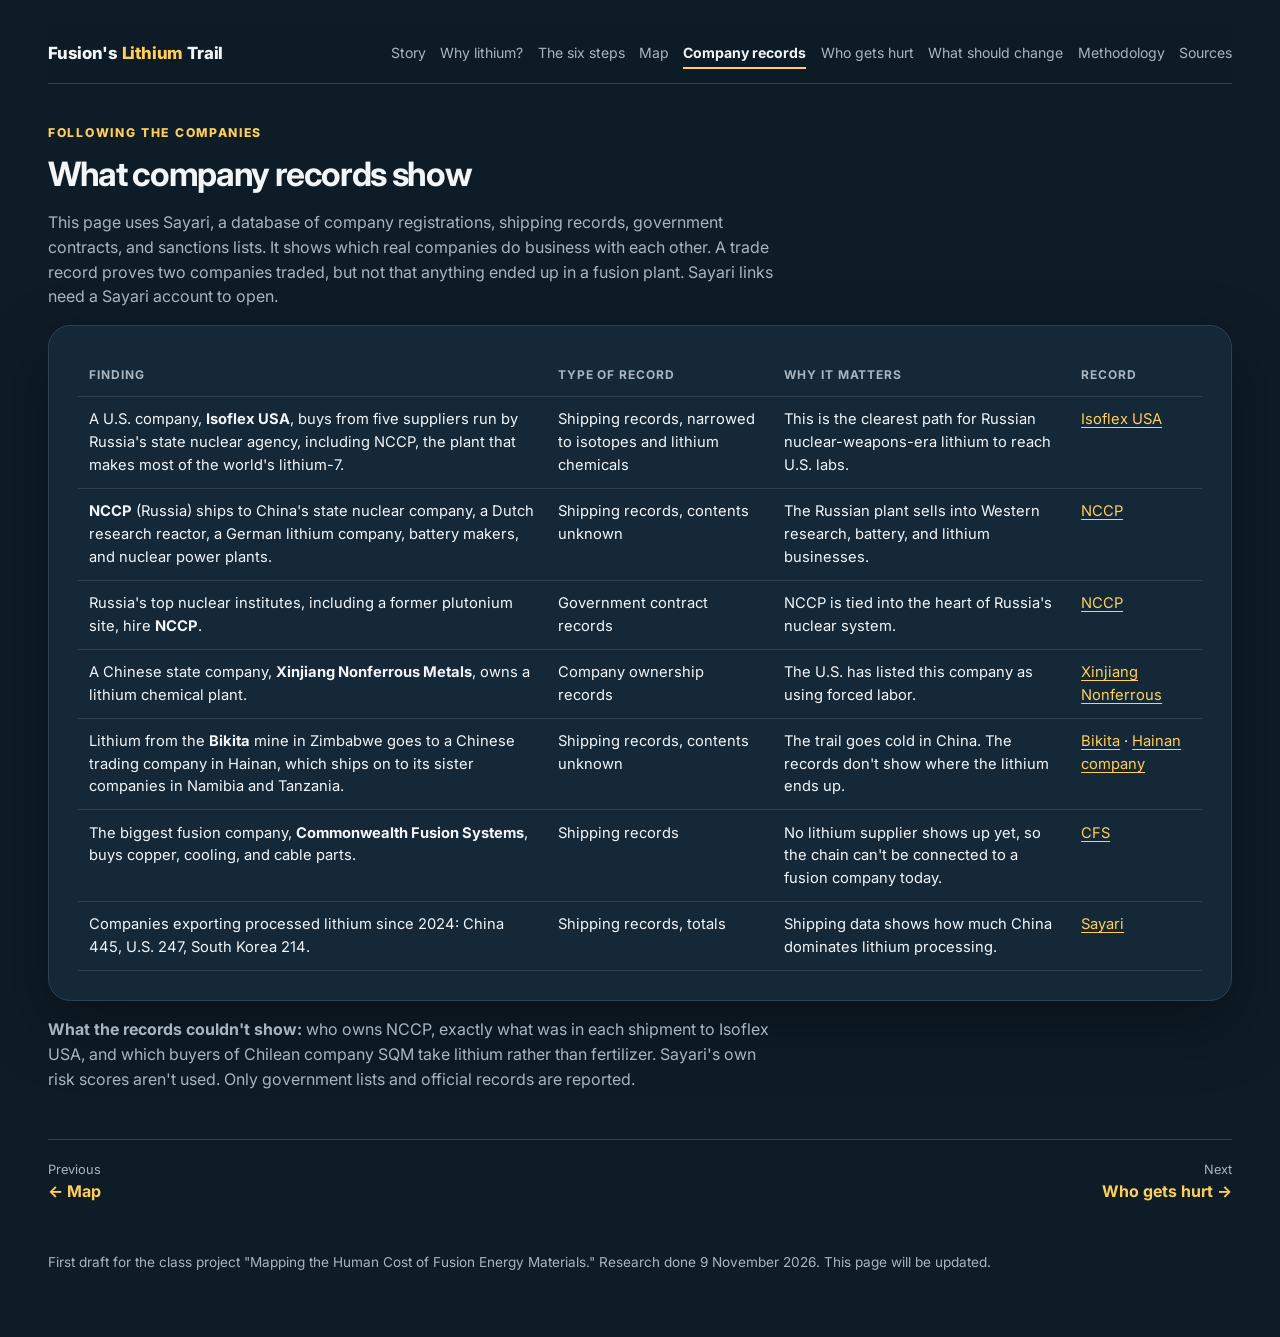
==== commit 829ffd78: "docs: remove "we" and "our" from site text Rewrites every sentence using we, our, or us in a neutral" ====
--- a/docs/companies.html
+++ b/docs/companies.html
@@ -20,22 +20,22 @@
   <section id="sayari" aria-labelledby="sayari-h">
     <span class="eyebrow">Following the companies</span>
     <h2 id="sayari-h">What company records show</h2>
-    <p class="section-intro">We used Sayari, a database of company registrations, shipping records, government contracts, and sanctions lists. It shows which real companies do business with each other. A trade record proves two companies traded, but not that anything ended up in a fusion plant. Sayari links need a Sayari account to open.</p>
+    <p class="section-intro">This page uses Sayari, a database of company registrations, shipping records, government contracts, and sanctions lists. It shows which real companies do business with each other. A trade record proves two companies traded, but not that anything ended up in a fusion plant. Sayari links need a Sayari account to open.</p>
     <div class="shell table-scroll">
       <table>
-        <thead><tr><th>What we found</th><th>Type of record</th><th>Why it matters</th><th>Record</th></tr></thead>
+        <thead><tr><th>Finding</th><th>Type of record</th><th>Why it matters</th><th>Record</th></tr></thead>
         <tbody>
           <tr><td>A U.S. company, <strong>Isoflex USA</strong>, buys from five suppliers run by Russia's state nuclear agency, including NCCP, the plant that makes most of the world's lithium-7.</td><td>Shipping records, narrowed to isotopes and lithium chemicals</td><td>This is the clearest path for Russian nuclear-weapons-era lithium to reach U.S. labs.</td><td><a href="https://graph.sayari.com/resource/entity/AEGsjKeoKLf8DAjnFUikgw" target="_blank" rel="noopener">Isoflex USA</a></td></tr>
           <tr><td><strong>NCCP</strong> (Russia) ships to China's state nuclear company, a Dutch research reactor, a German lithium company, battery makers, and nuclear power plants.</td><td>Shipping records, contents unknown</td><td>The Russian plant sells into Western research, battery, and lithium businesses.</td><td><a href="https://graph.sayari.com/resource/entity/uGeE9Bs2EvxWqf4mTsQFRQ" target="_blank" rel="noopener">NCCP</a></td></tr>
           <tr><td>Russia's top nuclear institutes, including a former plutonium site, hire <strong>NCCP</strong>.</td><td>Government contract records</td><td>NCCP is tied into the heart of Russia's nuclear system.</td><td><a href="https://graph.sayari.com/resource/entity/uGeE9Bs2EvxWqf4mTsQFRQ" target="_blank" rel="noopener">NCCP</a></td></tr>
           <tr><td>A Chinese state company, <strong>Xinjiang Nonferrous Metals</strong>, owns a lithium chemical plant.</td><td>Company ownership records</td><td>The U.S. has listed this company as using forced labor.</td><td><a href="https://graph.sayari.com/resource/entity/3CswEP9tXc2H8ReYWPr9cQ" target="_blank" rel="noopener">Xinjiang Nonferrous</a></td></tr>
-          <tr><td>Lithium from the <strong>Bikita</strong> mine in Zimbabwe goes to a Chinese trading company in Hainan, which ships on to its sister companies in Namibia and Tanzania.</td><td>Shipping records, contents unknown</td><td>The trail goes cold in China. We can't see where the lithium ends up.</td><td><a href="https://graph.sayari.com/resource/entity/RwcU9n6KEGr1upZT1NyNEg" target="_blank" rel="noopener">Bikita</a> · <a href="https://graph.sayari.com/resource/entity/NU2nnTaUlY9iKHBogeoPtQ" target="_blank" rel="noopener">Hainan company</a></td></tr>
-          <tr><td>The biggest fusion company, <strong>Commonwealth Fusion Systems</strong>, buys copper, cooling, and cable parts.</td><td>Shipping records</td><td>No lithium supplier shows up yet, so we can't connect the chain to a fusion company today.</td><td><a href="https://graph.sayari.com/resource/entity/pvo3Wv7gZb9K0hiji7-Nag" target="_blank" rel="noopener">CFS</a></td></tr>
+          <tr><td>Lithium from the <strong>Bikita</strong> mine in Zimbabwe goes to a Chinese trading company in Hainan, which ships on to its sister companies in Namibia and Tanzania.</td><td>Shipping records, contents unknown</td><td>The trail goes cold in China. The records don't show where the lithium ends up.</td><td><a href="https://graph.sayari.com/resource/entity/RwcU9n6KEGr1upZT1NyNEg" target="_blank" rel="noopener">Bikita</a> · <a href="https://graph.sayari.com/resource/entity/NU2nnTaUlY9iKHBogeoPtQ" target="_blank" rel="noopener">Hainan company</a></td></tr>
+          <tr><td>The biggest fusion company, <strong>Commonwealth Fusion Systems</strong>, buys copper, cooling, and cable parts.</td><td>Shipping records</td><td>No lithium supplier shows up yet, so the chain can't be connected to a fusion company today.</td><td><a href="https://graph.sayari.com/resource/entity/pvo3Wv7gZb9K0hiji7-Nag" target="_blank" rel="noopener">CFS</a></td></tr>
           <tr><td>Companies exporting processed lithium since 2024: China 445, U.S. 247, South Korea 214.</td><td>Shipping records, totals</td><td>Shipping data shows how much China dominates lithium processing.</td><td><a href="https://graph.sayari.com" target="_blank" rel="noopener">Sayari</a></td></tr>
         </tbody>
       </table>
     </div>
-    <p class="section-intro" style="margin-top:1rem"><strong>What the records couldn't show:</strong> who owns NCCP, exactly what was in each shipment to Isoflex USA, and which buyers of Chilean company SQM take lithium rather than fertilizer. We don't use Sayari's own risk scores. We only report government lists and official records.</p>
+    <p class="section-intro" style="margin-top:1rem"><strong>What the records couldn't show:</strong> who owns NCCP, exactly what was in each shipment to Isoflex USA, and which buyers of Chilean company SQM take lithium rather than fertilizer. Sayari's own risk scores aren't used. Only government lists and official records are reported.</p>
   </section>
   <nav class="pager" aria-label="Page by page"><a href="globe.html"><small>Previous</small>← Map</a><a class="next" href="harm.html"><small>Next</small>Who gets hurt →</a></nav>
   <footer>First draft for the class project "Mapping the Human Cost of Fusion Energy Materials." Research done 9 November 2026. This page will be updated.</footer>
